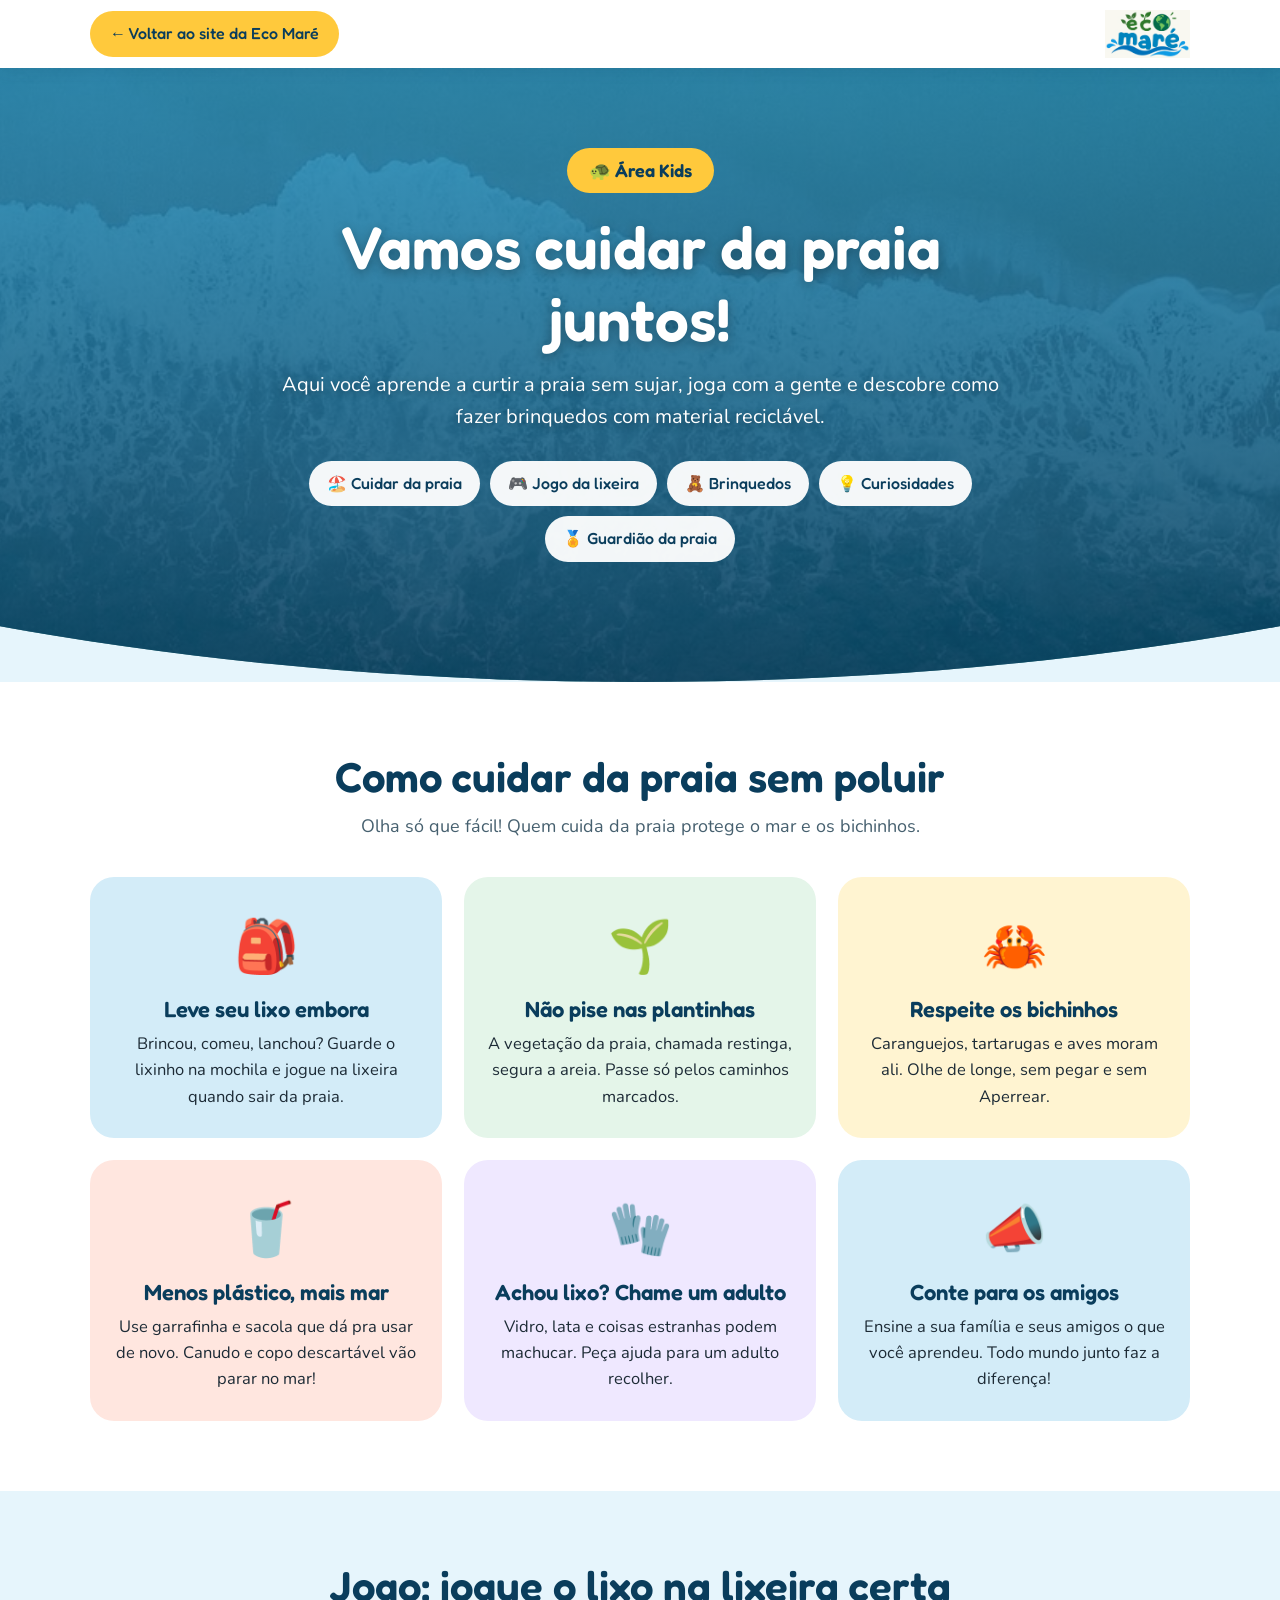
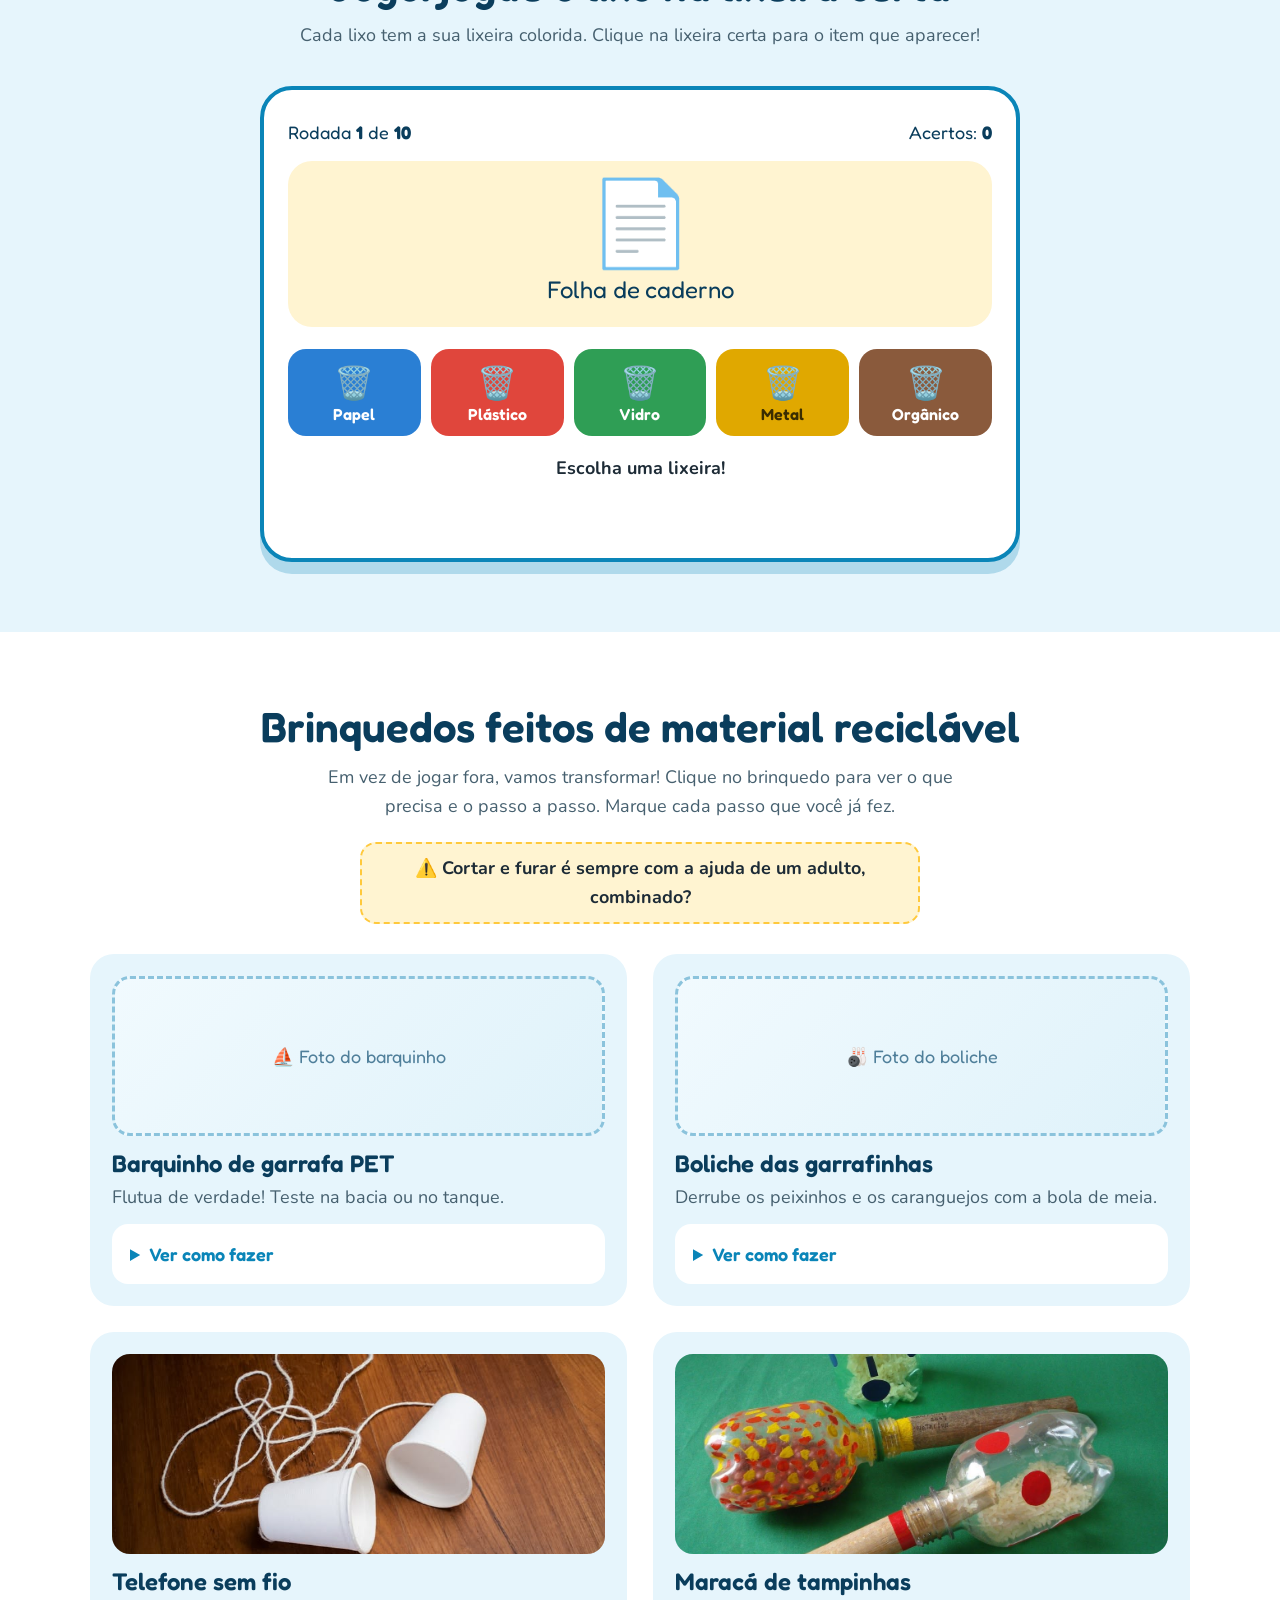
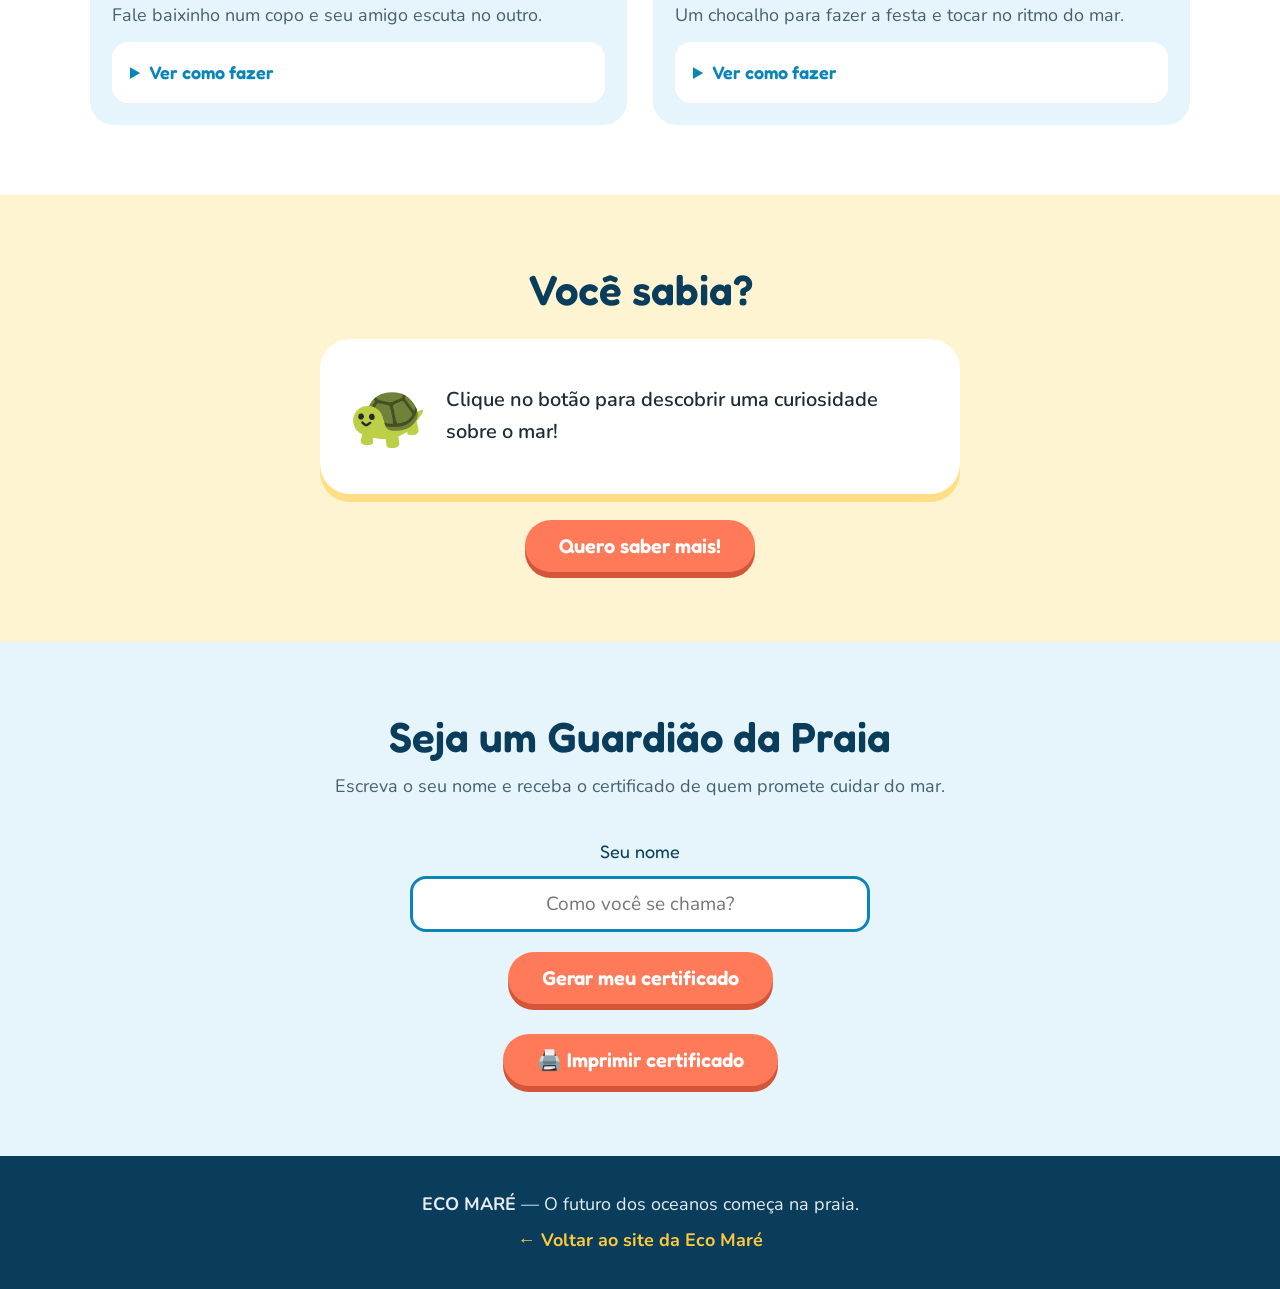
==== area-kids/index.html @ 94f8b200 "Add files via upload" ====
<!DOCTYPE html>
<html lang="pt-BR">
<head>
  <meta charset="UTF-8">
  <meta name="viewport" content="width=device-width, initial-scale=1.0">
  <title>Área Kids — Eco Maré</title>
  <meta name="description" content="Espaço das crianças da Eco Maré: aprenda a cuidar da praia, jogue e faça brinquedos com material reciclável.">
  <link rel="icon" type="image/png" href="../imagens/logo.png">

  <link rel="preconnect" href="https://fonts.googleapis.com">
  <link rel="preconnect" href="https://fonts.gstatic.com" crossorigin>
  <link href="https://fonts.googleapis.com/css2?family=Fredoka:wght@400;500;600;700&family=Nunito:wght@400;600;700&display=swap" rel="stylesheet">

  <link rel="stylesheet" href="estilo-kids.css">
</head>
<body>

  <!-- ================= CABEÇALHO ================= -->
  <header class="cabecalho-kids">
    <div class="cabecalho-kids-conteudo">
      <a class="botao-voltar" href="../index.html">← Voltar ao site da Eco Maré</a>
      <a class="logo-kids" href="../index.html" aria-label="Eco Maré, voltar ao site">
        <img src="../imagens/logo-fundo-branco.png" alt="Eco Maré">
      </a>
    </div>
  </header>

  <main>

    <!-- ================= BANNER KIDS ================= -->
    <section class="banner-kids">
      <div class="banner-kids-conteudo">
        <span class="selo">🐢 Área Kids</span>
        <h1>Vamos cuidar da praia juntos!</h1>
        <p>
          Aqui você aprende a curtir a praia sem sujar, joga com a gente e descobre
          como fazer brinquedos com material reciclável.
        </p>

        <nav class="atalhos" aria-label="Atalhos da Área Kids">
          <a href="#cuidar">🏖️ Cuidar da praia</a>
          <a href="#jogo">🎮 Jogo da lixeira</a>
          <a href="#brinquedos">🧸 Brinquedos</a>
          <a href="#curiosidades">💡 Curiosidades</a>
          <a href="#guardiao">🏅 Guardião da praia</a>
        </nav>
      </div>
    </section>


    <!-- ================= COMO CUIDAR DA PRAIA ================= -->
    <section class="secao-kids" id="cuidar">
      <div class="caixa">
        <h2>Como cuidar da praia sem poluir</h2>
        <p class="subtitulo">Olha só que fácil! Quem cuida da praia protege o mar e os bichinhos.</p>

        <div class="cartoes">
          <article class="cartao-dica cor-azul">
            <span class="emoji" aria-hidden="true">🎒</span>
            <h3>Leve seu lixo embora</h3>
            <p>Brincou, comeu, lanchou? Guarde o lixinho na mochila e jogue na lixeira quando sair da praia.</p>
          </article>

          <article class="cartao-dica cor-verde">
            <span class="emoji" aria-hidden="true">🌱</span>
            <h3>Não pise nas plantinhas</h3>
            <p>A vegetação da praia, chamada restinga, segura a areia. Passe só pelos caminhos marcados.</p>
          </article>

          <article class="cartao-dica cor-amarelo">
            <span class="emoji" aria-hidden="true">🦀</span>
            <h3>Respeite os bichinhos</h3>
            <p>Caranguejos, tartarugas e aves moram ali. Olhe de longe, sem pegar e sem Aperrear.</p>
          </article>

          <article class="cartao-dica cor-coral">
            <span class="emoji" aria-hidden="true">🥤</span>
            <h3>Menos plástico, mais mar</h3>
            <p>Use garrafinha e sacola que dá pra usar de novo. Canudo e copo descartável vão parar no mar!</p>
          </article>

          <article class="cartao-dica cor-roxo">
            <span class="emoji" aria-hidden="true">🧤</span>
            <h3>Achou lixo? Chame um adulto</h3>
            <p>Vidro, lata e coisas estranhas podem machucar. Peça ajuda para um adulto recolher.</p>
          </article>

          <article class="cartao-dica cor-azul">
            <span class="emoji" aria-hidden="true">📣</span>
            <h3>Conte para os amigos</h3>
            <p>Ensine a sua família e seus amigos o que você aprendeu. Todo mundo junto faz a diferença!</p>
          </article>
        </div>
      </div>
    </section>


    <!-- ================= JOGO ================= -->
    <section class="secao-kids secao-jogo" id="jogo">
      <div class="caixa">
        <h2>Jogo: jogue o lixo na lixeira certa</h2>
        <p class="subtitulo">Cada lixo tem a sua lixeira colorida. Clique na lixeira certa para o item que aparecer!</p>

        <div class="jogo" id="jogo-area">

          <div class="jogo-topo">
            <span>Rodada <strong id="jogoRodada">1</strong> de <strong id="jogoTotal">10</strong></span>
            <span>Acertos: <strong id="jogoPontos">0</strong></span>
          </div>

          <div class="jogo-item" id="jogoItem" aria-live="polite">
            <span class="jogo-emoji" id="jogoEmoji">🧴</span>
            <span class="jogo-nome" id="jogoNome">Garrafa PET</span>
          </div>

          <div class="lixeiras" id="lixeiras">
            <button class="lixeira lixeira-azul" data-tipo="papel"><span aria-hidden="true">🗑️</span>Papel</button>
            <button class="lixeira lixeira-vermelha" data-tipo="plastico"><span aria-hidden="true">🗑️</span>Plástico</button>
            <button class="lixeira lixeira-verde" data-tipo="vidro"><span aria-hidden="true">🗑️</span>Vidro</button>
            <button class="lixeira lixeira-amarela" data-tipo="metal"><span aria-hidden="true">🗑️</span>Metal</button>
            <button class="lixeira lixeira-marrom" data-tipo="organico"><span aria-hidden="true">🗑️</span>Orgânico</button>
          </div>

          <p class="jogo-mensagem" id="jogoMensagem" role="status">Escolha uma lixeira!</p>

          <button class="botao-kids-grande" id="jogoProximo" hidden>Próximo →</button>

          <div class="jogo-final" id="jogoFinal" hidden>
            <h3 id="jogoFinalTitulo">Fim de jogo!</h3>
            <p id="jogoFinalTexto"></p>
            <button class="botao-kids-grande" id="jogoReiniciar">Jogar de novo</button>
          </div>
        </div>
      </div>
    </section>


    <!-- ================= BRINQUEDOS RECICLÁVEIS ================= -->
    <section class="secao-kids" id="brinquedos">
      <div class="caixa">
        <h2>Brinquedos feitos de material reciclável</h2>
        <p class="subtitulo">
          Em vez de jogar fora, vamos transformar! Clique no brinquedo para ver o que precisa
          e o passo a passo. Marque cada passo que você já fez.
        </p>
        <p class="aviso-adulto">⚠️ Cortar e furar é sempre com a ajuda de um adulto, combinado?</p>

        <div class="brinquedos">

          <!-- ===== Barquinho ===== -->
          <article class="brinquedo" data-brinquedo>
            <!-- COLOQUE A FOTO DO BRINQUEDO PRONTO AQUI (troque a div por <img src="../imagens/barquinho.jpg" alt="...">) -->
            <div class="espaco-foto" role="img" aria-label="Espaço para foto do barquinho pronto">⛵ Foto do barquinho</div>
            <h3>Barquinho de garrafa PET</h3>
            <p class="brinquedo-resumo">Flutua de verdade! Teste na bacia ou no tanque.</p>

            <details>
              <summary>Ver como fazer</summary>
              <h4>Você vai precisar de:</h4>
              <ul class="materiais">
                <li>1 garrafa PET pequena, lavada e seca</li>
                <li>1 palito de sorvete</li>
                <li>1 pedaço de papel colorido</li>
                <li>Fita adesiva e massinha de modelar</li>
              </ul>
              <h4>Passo a passo:</h4>
              <ol class="passos-kids">
                <li><label><input type="checkbox"> Um adulto corta a garrafa ao meio, no sentido do comprimento. Ela vira uma canoa!</label></li>
                <li><label><input type="checkbox"> Cubra as bordas cortadas com fita adesiva para não machucar.</label></li>
                <li><label><input type="checkbox"> Recorte uma velinha de papel colorido e cole no palito de sorvete.</label></li>
                <li><label><input type="checkbox"> Prenda o palito no fundo do barquinho com a massinha.</label></li>
                <li><label><input type="checkbox"> Decore e teste na água!</label></li>
              </ol>
              <p class="progresso-passos" aria-live="polite"></p>
            </details>
          </article>

          <!-- ===== Boliche ===== -->
          <article class="brinquedo" data-brinquedo>
            <div class="espaco-foto" role="img" aria-label="Espaço para foto do boliche pronto">🎳 Foto do boliche</div>
            <h3>Boliche das garrafinhas</h3>
            <p class="brinquedo-resumo">Derrube os peixinhos e os caranguejos com a bola de meia.</p>

            <details>
              <summary>Ver como fazer</summary>
              <h4>Você vai precisar de:</h4>
              <ul class="materiais">
                <li>6 garrafinhas PET pequenas, vazias e com tampa</li>
                <li>Um pouquinho de areia ou água colorida</li>
                <li>Meias velhas para a bola</li>
                <li>Tinta, canetinha ou papel colorido</li>
              </ul>
              <h4>Passo a passo:</h4>
              <ol class="passos-kids">
                <li><label><input type="checkbox"> Lave e seque bem as garrafinhas.</label></li>
                <li><label><input type="checkbox"> Coloque um pouquinho de areia ou água em cada uma e feche bem a tampa.</label></li>
                <li><label><input type="checkbox"> Decore como peixinhos, caranguejos e polvos.</label></li>
                <li><label><input type="checkbox"> Enrole as meias velhas até formar uma bola.</label></li>
                <li><label><input type="checkbox"> Arrume as garrafinhas em triângulo e jogue a bola!</label></li>
              </ol>
              <p class="progresso-passos" aria-live="polite"></p>
            </details>
          </article>

          <!-- ===== Telefone ===== -->
          <article class="brinquedo" data-brinquedo>
            <img src="Imagens/Telefone sem fio.jpg" alt="imagem do Telefone sem fio">
            <h3>Telefone sem fio</h3>
            <p class="brinquedo-resumo">Fale baixinho num copo e seu amigo escuta no outro.</p>

            <details>
              <summary>Ver como fazer</summary>
              <h4>Você vai precisar de:</h4>
              <ul class="materiais">
                <li>2 copos de plástico descartáveis (ou potinhos de iogurte limpos)</li>
                <li>Uns 3 metros de barbante ou fio de lã</li>
                <li>2 botões grandes ou tampinhas</li>
              </ul>
              <h4>Passo a passo:</h4>
              <ol class="passos-kids">
                <li><label><input type="checkbox"> Um adulto faz um furinho no fundo de cada copo.</label></li>
                <li><label><input type="checkbox"> Passe uma ponta do barbante por dentro de cada copo.</label></li>
                <li><label><input type="checkbox"> Amarre cada ponta num botão ou tampinha, por dentro do copo, pra não escapar.</label></li>
                <li><label><input type="checkbox"> Afastem-se até o barbante ficar bem esticado.</label></li>
                <li><label><input type="checkbox"> Um fala no copo e o outro escuta no seu. Alô?</label></li>
              </ol>
              <p class="progresso-passos" aria-live="polite"></p>
            </details>
          </article>

          <!-- ===== Maracá ===== -->
          <article class="brinquedo" data-brinquedo>
            <img src="Imagens/macará.jpg" alt="">
            <h3>Maracá de tampinhas</h3>
            <p class="brinquedo-resumo">Um chocalho para fazer a festa e tocar no ritmo do mar.</p>

            <details>
              <summary>Ver como fazer</summary>
              <h4>Você vai precisar de:</h4>
              <ul class="materiais">
                <li>1 garrafinha PET pequena, lavada e seca</li>
                <li>Um punhado de arroz, feijão ou sementes</li>
                <li>Tampinhas coloridas</li>
                <li>Fita adesiva, cola e papel colorido</li>
              </ul>
              <h4>Passo a passo:</h4>
              <ol class="passos-kids">
                <li><label><input type="checkbox"> Lave e seque bem a garrafinha por dentro.</label></li>
                <li><label><input type="checkbox"> Coloque o punhado de arroz, feijão ou sementes lá dentro.</label></li>
                <li><label><input type="checkbox"> Feche bem a tampa e passe fita adesiva em volta dela.</label></li>
                <li><label><input type="checkbox"> Decore com papel colorido e cole as tampinhas.</label></li>
                <li><label><input type="checkbox"> Balance no ritmo da música!</label></li>
              </ol>
              <p class="progresso-passos" aria-live="polite"></p>
            </details>
          </article>

        </div>
      </div>
    </section>


    <!-- ================= CURIOSIDADES ================= -->
    <section class="secao-kids secao-curiosidade" id="curiosidades">
      <div class="caixa">
        <h2>Você sabia?</h2>
        <div class="balao">
          <span class="balao-emoji" aria-hidden="true">🐢</span>
          <p id="curiosidadeTexto">Clique no botão para descobrir uma curiosidade sobre o mar!</p>
        </div>
        <button class="botao-kids-grande" id="botaoCuriosidade">Quero saber mais!</button>
      </div>
    </section>


    <!-- ================= CERTIFICADO ================= -->
    <section class="secao-kids" id="guardiao">
      <div class="caixa">
        <h2>Seja um Guardião da Praia</h2>
        <p class="subtitulo">Escreva o seu nome e receba o certificado de quem promete cuidar do mar.</p>

        <form class="form-guardiao" id="formGuardiao">
          <label for="nomeGuardiao">Seu nome</label>
          <input type="text" id="nomeGuardiao" maxlength="40" placeholder="Como você se chama?" required>
          <button type="submit" class="botao-kids-grande">Gerar meu certificado</button>
        </form>

        <div class="certificado" id="certificado" hidden>
          <img src="../imagens/logo.png" alt="Logo da Eco Maré" class="certificado-logo">
          <p class="certificado-topo">Certificado de Guardião da Praia</p>
          <h3 id="certificadoNome">Nome</h3>
          <p>
            prometeu levar o lixo embora, não pisar nas plantinhas da restinga,
            respeitar os bichinhos e ensinar os amigos a cuidar da praia.
          </p>
          <p class="certificado-data" id="certificadoData"></p>
          <p class="certificado-rodape">Eco Maré — O futuro dos oceanos começa na praia.</p>
        </div>

        <button class="botao-kids-grande botao-imprimir" id="botaoImprimir" hidden>🖨️ Imprimir certificado</button>
      </div>
    </section>

  </main>

  <footer class="rodape-kids">
    <p><strong>ECO MARÉ</strong> — O futuro dos oceanos começa na praia.</p>
    <p><a href="../index.html">← Voltar ao site da Eco Maré</a></p>
  </footer>

  <script src="script-kids.js"></script>
</body>
</html>
---- area-kids/estilo-kids.css ----
:root {
  --azul-escuro: #0a3d5c;
  --azul-oceano: #0a85b8;
  --azul-ceu: #e6f5fc;
  --verde: #2f8f4e;
  --verde-claro: #e4f5e9;
  --amarelo: #ffc93c;
  --amarelo-claro: #fff4d1;
  --coral: #ff7a59;
  --coral-claro: #ffe6df;
  --roxo-claro: #efe8ff;
  --texto: #1d2b36;
  --branco: #ffffff;

  --fonte-titulo: "Fredoka", "Trebuchet MS", sans-serif;
  --fonte-texto: "Nunito", Arial, sans-serif;
  --arredondado: 24px;
}

* { box-sizing: border-box; margin: 0; padding: 0; }

html { scroll-behavior: smooth; scroll-padding-top: 80px; }

body {
  font-family: var(--fonte-texto);
  font-size: 18px;
  line-height: 1.6;
  color: var(--texto);
  background: var(--azul-ceu);
}

img { max-width: 100%; display: block; }
a { color: inherit; }

h1, h2, h3, h4 { font-family: var(--fonte-titulo); line-height: 1.2; font-weight: 600; }

a:focus-visible, button:focus-visible, input:focus-visible, summary:focus-visible {
  outline: 4px solid var(--amarelo);
  outline-offset: 3px;
}

/* -------- Cabeçalho -------- */
.cabecalho-kids {
  position: sticky; top: 0; z-index: 20;
  background: var(--branco);
  box-shadow: 0 3px 14px rgba(10, 61, 92, .12);
}
.cabecalho-kids-conteudo {
  width: min(1100px, 100% - 32px);
  margin: 0 auto;
  height: 68px;
  display: flex; align-items: center; justify-content: space-between; gap: 14px;
}
.botao-voltar {
  background: var(--amarelo);
  color: var(--azul-escuro);
  font-family: var(--fonte-titulo);
  font-weight: 500;
  font-size: 16px;
  text-decoration: none;
  padding: 10px 20px;
  border-radius: 50px;
  transition: transform .2s;
}
.botao-voltar:hover { transform: translateX(-4px); }
.logo-kids img { height: 48px; width: auto; }

/* -------- Banner -------- */
.banner-kids {
  text-align: center;
  color: var(--branco);
  padding: 80px 20px 120px;
  background:
    linear-gradient(180deg, rgba(10, 133, 184, .78), rgba(10, 61, 92, .85)),
    url("../imagens/banner.jpg") center / cover no-repeat;
  /* onda embaixo do banner */
  clip-path: ellipse(120% 100% at 50% 0%);
}
.banner-kids-conteudo { max-width: 760px; margin: 0 auto; }

.selo {
  display: inline-block;
  background: var(--amarelo);
  color: var(--azul-escuro);
  font-family: var(--fonte-titulo);
  font-weight: 600;
  padding: 8px 22px;
  border-radius: 50px;
  margin-bottom: 18px;
  animation: balancar 3s ease-in-out infinite;
}
@keyframes balancar {
  0%, 100% { transform: rotate(-3deg); }
  50% { transform: rotate(3deg); }
}

.banner-kids h1 { font-size: clamp(36px, 7vw, 60px); margin-bottom: 14px; text-shadow: 0 3px 12px rgba(0, 0, 0, .3); }
.banner-kids p { font-size: 20px; margin-bottom: 28px; text-shadow: 0 2px 8px rgba(0, 0, 0, .35); }

.atalhos { display: flex; flex-wrap: wrap; justify-content: center; gap: 10px; }
.atalhos a {
  background: rgba(255, 255, 255, .95);
  color: var(--azul-escuro);
  font-family: var(--fonte-titulo);
  font-weight: 500;
  font-size: 16px;
  text-decoration: none;
  padding: 10px 18px;
  border-radius: 50px;
  transition: transform .2s, background .2s;
}
.atalhos a:hover { transform: translateY(-3px) scale(1.04); background: var(--amarelo); }

/* -------- Seções -------- */
.secao-kids { padding: 70px 0; }
#cuidar, #brinquedos { background: var(--branco); }   /* as outras seções ficam no azul-céu do fundo */
.caixa { width: min(1100px, 100% - 32px); margin: 0 auto; }

.secao-kids h2 { font-size: clamp(30px, 5vw, 42px); color: var(--azul-escuro); text-align: center; margin-bottom: 10px; }
.subtitulo { text-align: center; max-width: 680px; margin: 0 auto 36px; color: #46606f; }

/* ---------- Cartões de dicas ---------- */
.cartoes { display: grid; grid-template-columns: repeat(3, 1fr); gap: 22px; }

.cartao-dica {
  border-radius: var(--arredondado);
  padding: 28px 24px;
  text-align: center;
  transition: transform .25s;
}
.cartao-dica:hover { transform: translateY(-6px) rotate(-1deg); }
.cartao-dica .emoji { font-size: 52px; display: block; margin-bottom: 8px; }
.cartao-dica h3 { font-size: 22px; margin-bottom: 8px; color: var(--azul-escuro); }
.cartao-dica p { font-size: 16.5px; }

.cor-azul { background: #d3ecf8; }
.cor-verde { background: var(--verde-claro); }
.cor-amarelo { background: var(--amarelo-claro); }
.cor-coral { background: var(--coral-claro); }
.cor-roxo { background: var(--roxo-claro); }

/* -------- Botões grandes -------- */
.botao-kids-grande {
  font-family: var(--fonte-titulo);
  font-weight: 600;
  font-size: 20px;
  background: var(--coral);
  color: var(--branco);
  border: none;
  padding: 14px 34px;
  border-radius: 50px;
  cursor: pointer;
  box-shadow: 0 6px 0 #d4553a;
  transition: transform .15s, box-shadow .15s;
}
.botao-kids-grande:hover { transform: translateY(-2px); }
.botao-kids-grande:active { transform: translateY(4px); box-shadow: 0 2px 0 #d4553a; }

/* -------- Jogo -------- */
.jogo {
  max-width: 760px;
  margin: 0 auto;
  background: var(--branco);
  border: 4px solid var(--azul-oceano);
  border-radius: 32px;
  padding: 28px 24px 34px;
  text-align: center;
  box-shadow: 0 12px 0 rgba(10, 133, 184, .25);
}

.jogo-topo { display: flex; justify-content: space-between; font-family: var(--fonte-titulo); font-size: 18px; color: var(--azul-escuro); margin-bottom: 14px; }

.jogo-item {
  display: flex; flex-direction: column; align-items: center;
  background: var(--amarelo-claro);
  border-radius: 24px;
  padding: 18px;
  margin-bottom: 22px;
}
.jogo-emoji { font-size: 84px; line-height: 1.1; }
.jogo-nome { font-family: var(--fonte-titulo); font-size: 24px; color: var(--azul-escuro); }

.lixeiras { display: grid; grid-template-columns: repeat(5, 1fr); gap: 10px; margin-bottom: 18px; }
.lixeira {
  font-family: var(--fonte-titulo);
  font-weight: 600;
  font-size: 16px;
  color: var(--branco);
  border: none;
  border-radius: 18px;
  padding: 14px 4px 12px;
  cursor: pointer;
  display: flex; flex-direction: column; align-items: center; gap: 2px;
  transition: transform .15s, opacity .2s;
}
.lixeira span { font-size: 32px; }
.lixeira:hover:not(:disabled) { transform: translateY(-5px) scale(1.05); }
.lixeira:disabled { cursor: default; opacity: .55; }
.lixeira.certa { opacity: 1; outline: 5px solid var(--amarelo); animation: pular .5s; }
@keyframes pular { 0%, 100% { transform: translateY(0); } 40% { transform: translateY(-14px); } }

.lixeira-azul { background: #2a7fd4; }
.lixeira-vermelha { background: #e0463c; }
.lixeira-verde { background: #2f9e55; }
.lixeira-amarela { background: #e0a800; color: #3a2d00; }
.lixeira-marrom { background: #8a5a3c; }

.jogo-mensagem { min-height: 56px; font-size: 18px; font-weight: 700; margin-bottom: 14px; }
.jogo-mensagem.acertou { color: #1f8a3a; }
.jogo-mensagem.errou { color: #c0392b; }

.jogo-final { margin-top: 10px; }
.jogo-final[hidden], #jogoProximo[hidden] { display: none; }
.jogo-final h3 { font-size: 30px; color: var(--azul-escuro); margin-bottom: 8px; }
.jogo-final p { margin-bottom: 18px; }

/* -------- Brinquedos -------- */
.aviso-adulto {
  max-width: 560px; margin: -14px auto 30px;
  background: var(--amarelo-claro);
  border: 2px dashed var(--amarelo);
  border-radius: 16px;
  padding: 10px 18px;
  text-align: center;
  font-weight: 700;
}

.brinquedos { display: grid; grid-template-columns: repeat(2, 1fr); gap: 26px; align-items: start; }

.brinquedo {
  background: var(--azul-ceu);
  border-radius: var(--arredondado);
  padding: 22px;
}
.brinquedo h3 { font-size: 24px; color: var(--azul-escuro); margin: 14px 0 4px; }
.brinquedo-resumo { margin-bottom: 12px; color: #46606f; }

.espaco-foto {
  display: flex; align-items: center; justify-content: center;
  min-height: 160px;
  border: 3px dashed #8bc3dc;
  border-radius: 18px;
  background: linear-gradient(135deg, #f1fafe, #dff2fa);
  color: #4f7f9a;
  font-family: var(--fonte-titulo);
  font-size: 18px;
  text-align: center;
  padding: 14px;
}
.brinquedo img { border-radius: 18px; width: 100%; height: 200px; object-fit: cover; }

.brinquedo details { background: var(--branco); border-radius: 16px; padding: 4px 18px; }
.brinquedo summary {
  cursor: pointer;
  font-family: var(--fonte-titulo);
  font-weight: 600;
  font-size: 18px;
  color: var(--azul-oceano);
  padding: 12px 0;
}
.brinquedo details[open] summary { border-bottom: 2px solid var(--azul-ceu); margin-bottom: 10px; }
.brinquedo h4 { font-size: 18px; color: var(--coral); margin: 12px 0 6px; }

.materiais { padding-left: 1.3em; }
.materiais li { margin-bottom: 4px; }

.passos-kids { list-style: none; padding: 0; counter-reset: passo; }
.passos-kids li { counter-increment: passo; margin-bottom: 8px; }
.passos-kids label {
  display: flex; gap: 10px; align-items: flex-start;
  background: var(--azul-ceu);
  border-radius: 14px;
  padding: 10px 12px;
  cursor: pointer;
  transition: background .2s;
}
.passos-kids label::before {
  content: counter(passo);
  flex-shrink: 0;
  width: 26px; height: 26px;
  border-radius: 50%;
  background: var(--azul-oceano);
  color: var(--branco);
  font-family: var(--fonte-titulo);
  font-size: 15px;
  display: flex; align-items: center; justify-content: center;
}
.passos-kids input { width: 22px; height: 22px; flex-shrink: 0; margin-top: 2px; accent-color: var(--verde); order: 2; margin-left: auto; }
.passos-kids label:has(input:checked) { background: var(--verde-claro); text-decoration: line-through; color: #4d6b57; }

.progresso-passos { font-family: var(--fonte-titulo); font-size: 17px; color: var(--verde); padding: 8px 0 12px; min-height: 36px; }

/* -------- Curiosidades -------- */
.secao-curiosidade { text-align: center; background: var(--amarelo-claro) !important; }
.balao {
  max-width: 640px;
  margin: 24px auto 26px;
  background: var(--branco);
  border-radius: 30px;
  padding: 26px 28px;
  display: flex; align-items: center; gap: 18px; text-align: left;
  box-shadow: 0 8px 0 rgba(255, 201, 60, .5);
}
.balao-emoji { font-size: 64px; flex-shrink: 0; }
.balao p { font-size: 20px; font-weight: 600; }

/* -------- Certificado -------- */
.form-guardiao {
  max-width: 460px; margin: 0 auto 30px;
  display: flex; flex-direction: column; gap: 10px; align-items: center;
}
.form-guardiao label { font-family: var(--fonte-titulo); font-size: 18px; color: var(--azul-escuro); }
.form-guardiao input {
  width: 100%;
  font-family: var(--fonte-texto);
  font-size: 19px;
  text-align: center;
  padding: 12px 16px;
  border: 3px solid var(--azul-oceano);
  border-radius: 16px;
  margin-bottom: 10px;
}

.certificado {
  max-width: 640px; margin: 0 auto 24px;
  background: var(--branco);
  border: 8px double var(--amarelo);
  border-radius: 20px;
  padding: 34px 30px;
  text-align: center;
  box-shadow: 0 10px 30px rgba(10, 61, 92, .15);
  animation: surgir .6s ease;
}
.certificado[hidden], .botao-imprimir[hidden] { display: none; }
@keyframes surgir { from { opacity: 0; transform: scale(.9) rotate(-2deg); } to { opacity: 1; transform: none; } }

.certificado-logo { width: 170px; margin: 0 auto 10px; }
.certificado-topo { font-family: var(--fonte-titulo); font-size: 22px; color: var(--azul-oceano); letter-spacing: 1px; text-transform: uppercase; }
.certificado h3 { font-size: clamp(32px, 6vw, 46px); color: var(--coral); margin: 10px 0 12px; word-break: break-word; }
.certificado-data { margin-top: 14px; font-weight: 700; color: #46606f; }
.certificado-rodape { margin-top: 16px; font-size: 14px; color: var(--verde); font-weight: 700; }

.secao-kids .botao-imprimir { display: block; margin: 0 auto; }

/* -------- Rodapé -------- */
.rodape-kids { background: var(--azul-escuro); color: rgba(255, 255, 255, .9); text-align: center; padding: 34px 16px; }
.rodape-kids p + p { margin-top: 8px; }
.rodape-kids a { color: var(--amarelo); font-weight: 700; text-decoration: none; }
.rodape-kids a:hover { text-decoration: underline; }


/* -------- Impressão certificado -------- */
@media print {
  body { background: var(--branco); }
  .cabecalho-kids, .banner-kids, .rodape-kids, .botao-imprimir,
  .secao-kids:not(#guardiao), #guardiao h2, #guardiao .subtitulo, .form-guardiao { display: none !important; }
  .secao-kids { padding: 0; }
  .certificado { box-shadow: none; margin-top: 40px; animation: none; }
}

@media (prefers-reduced-motion: reduce) {
  html { scroll-behavior: auto; }
  *, *::before, *::after { animation: none !important; transition: none !important; }
}
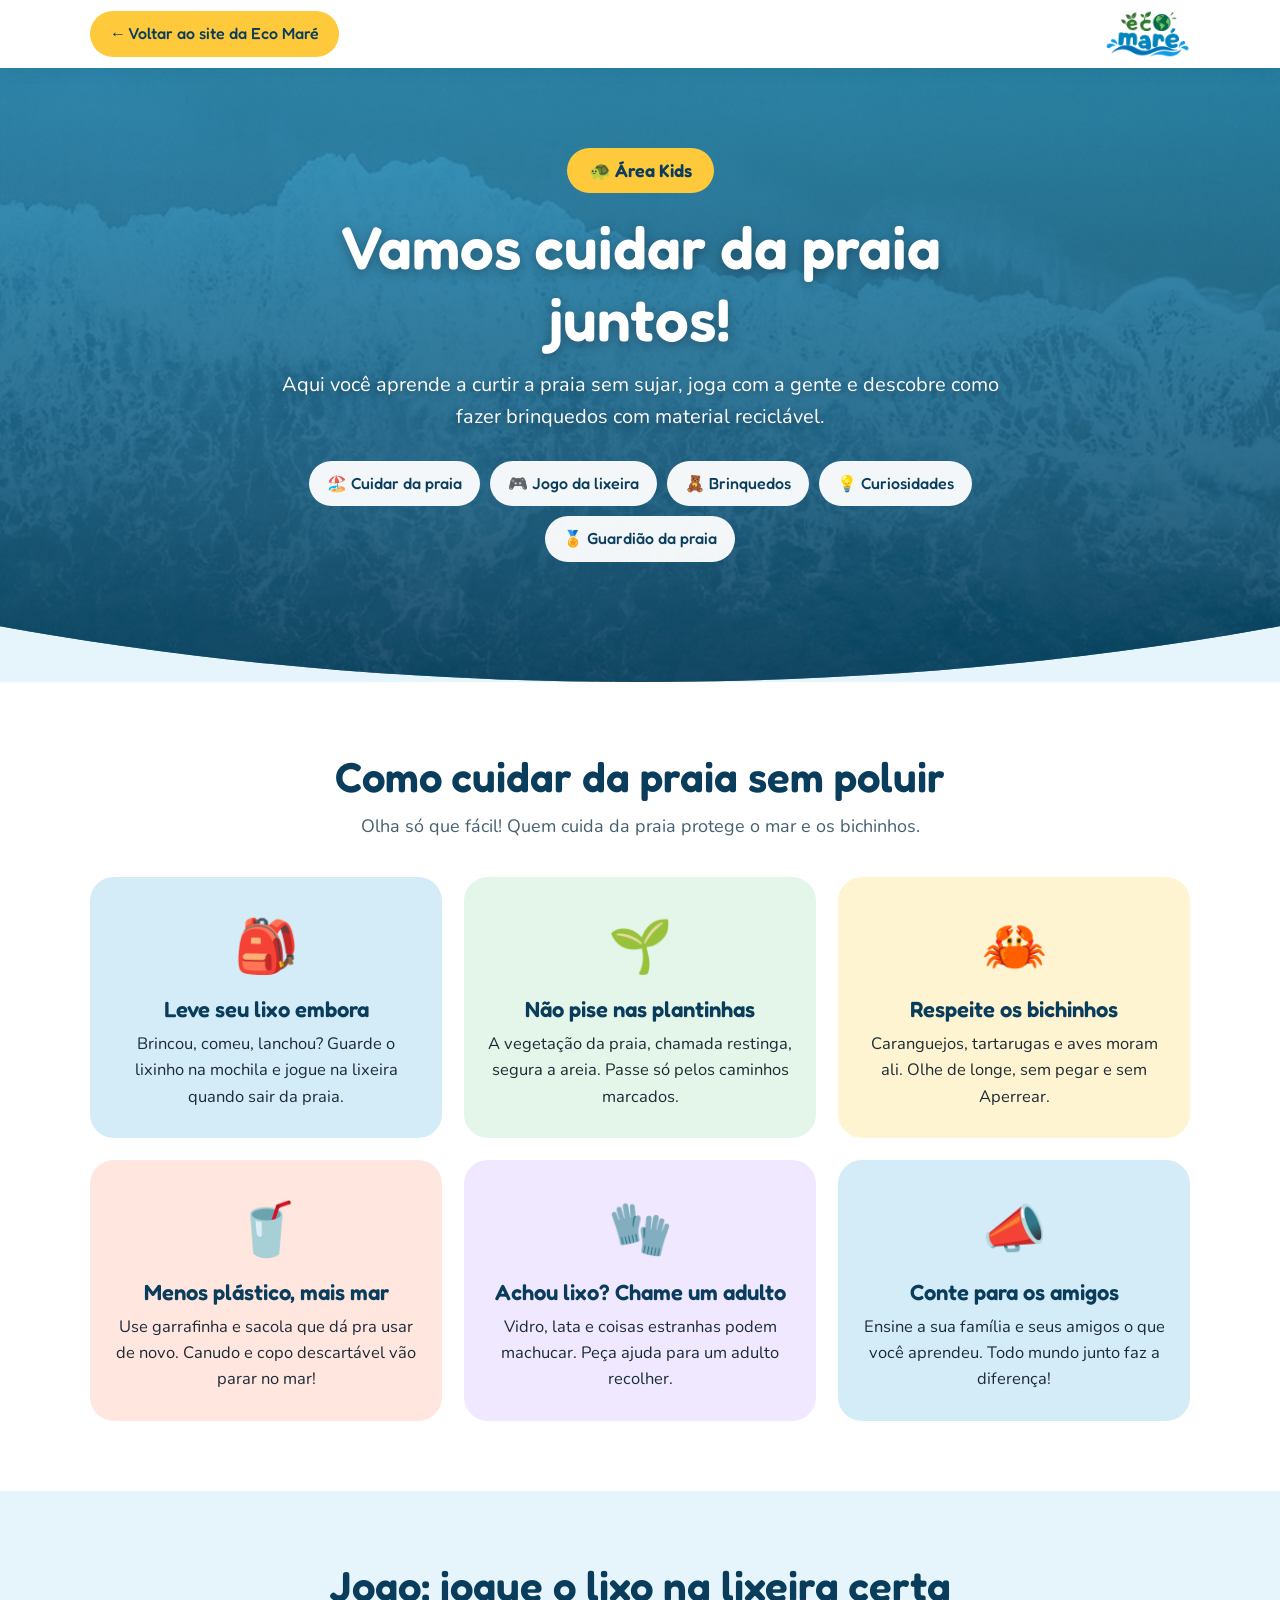
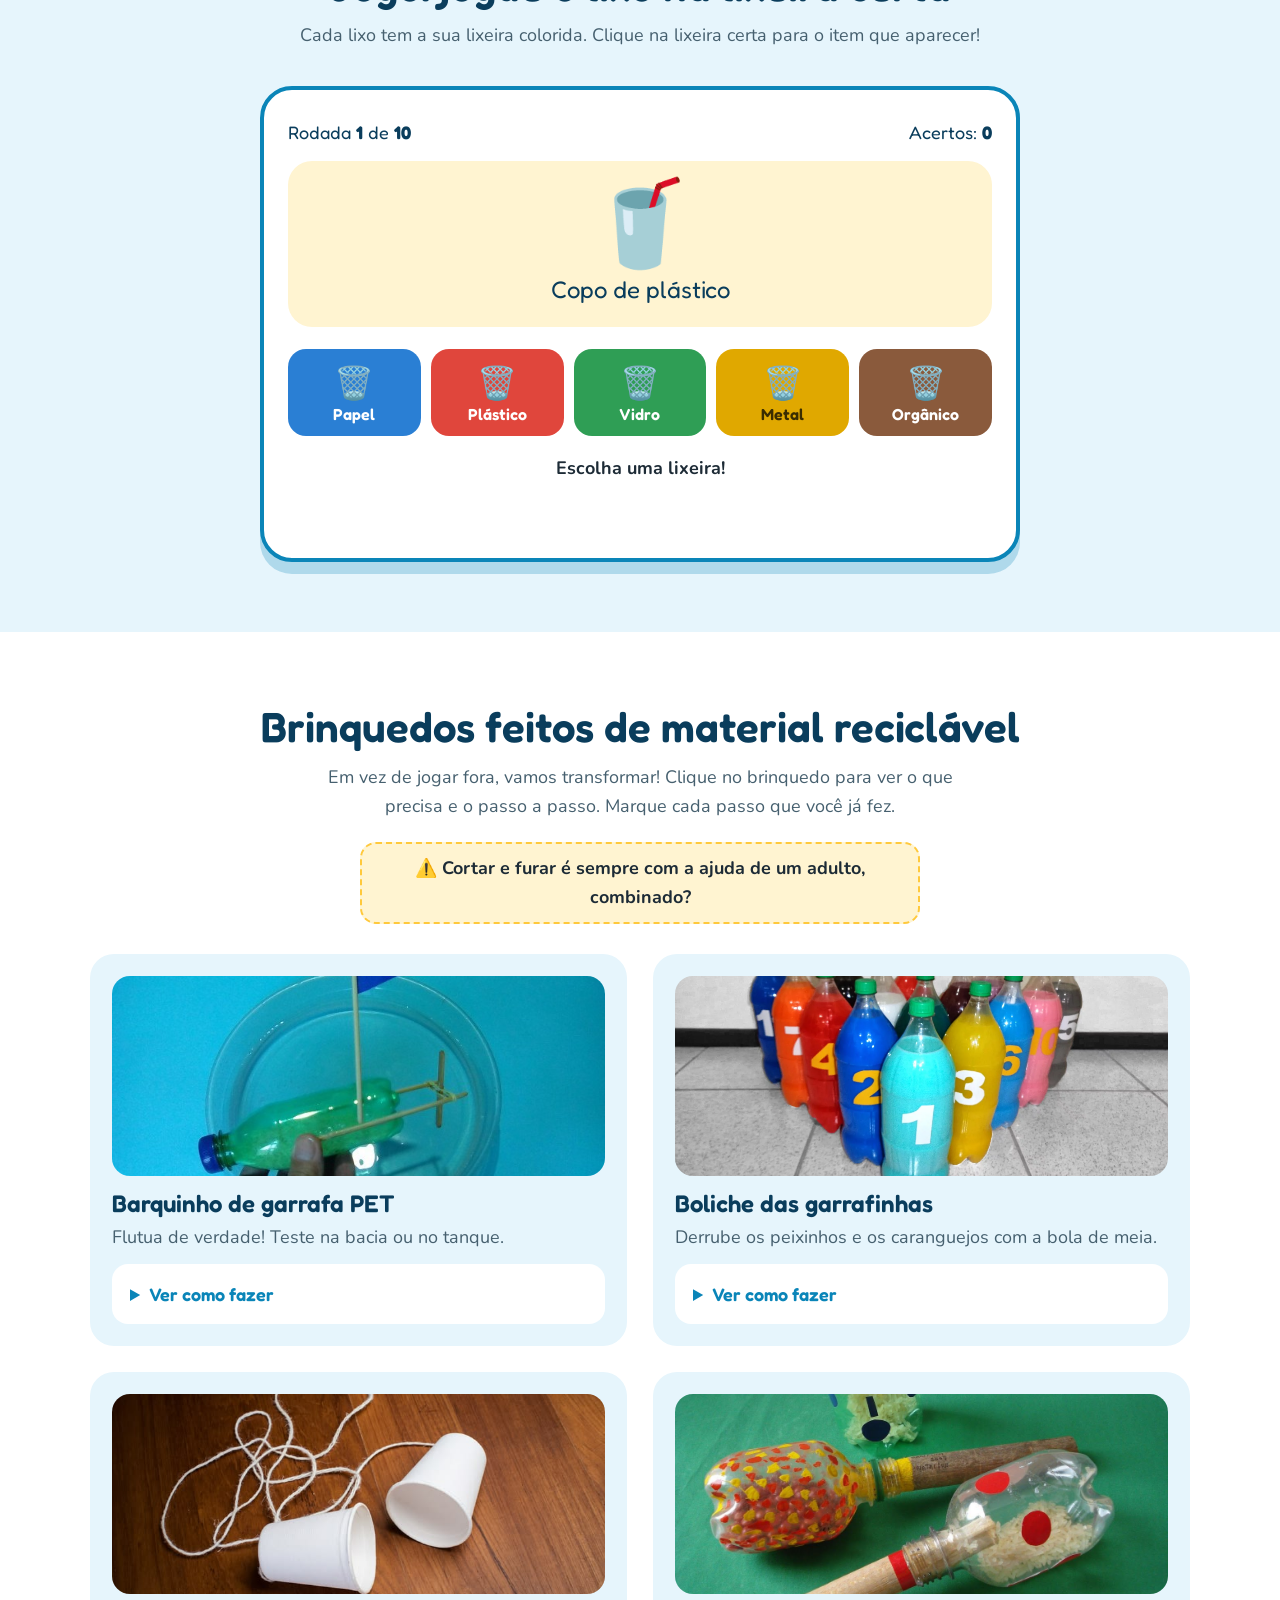
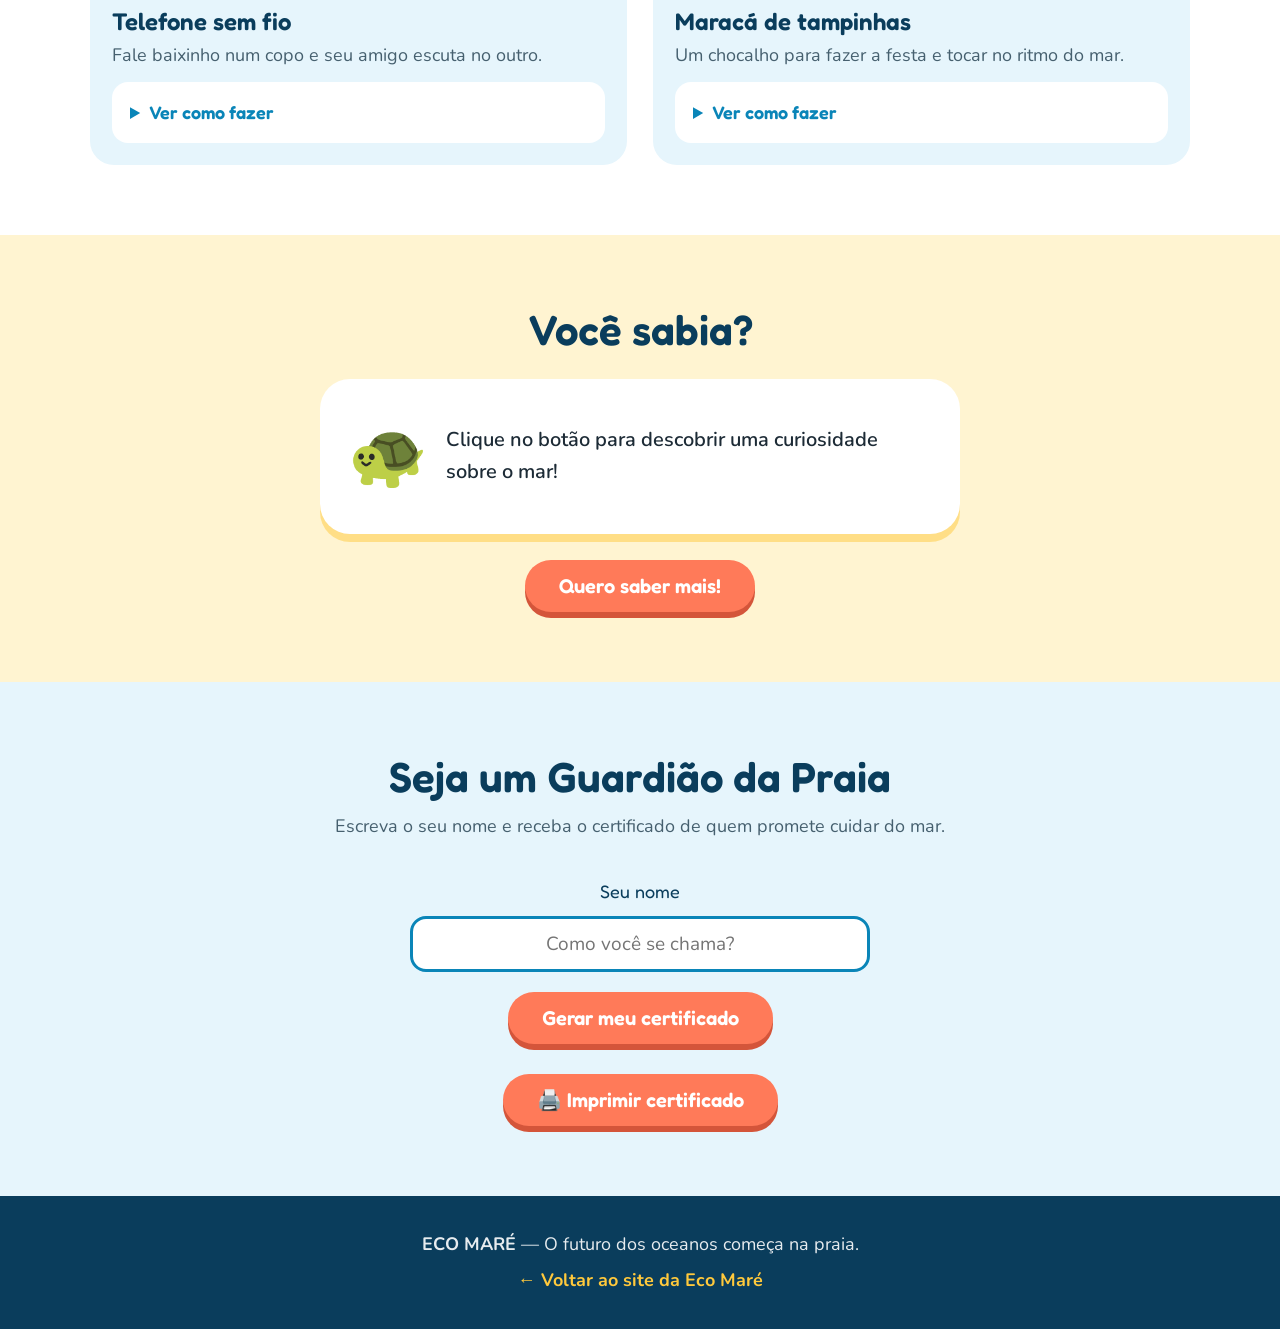
==== commit 01e70a36: "Add files via upload" ====
--- a/area-kids/index.html
+++ b/area-kids/index.html
@@ -6,28 +6,26 @@
   <title>Área Kids — Eco Maré</title>
   <meta name="description" content="Espaço das crianças da Eco Maré: aprenda a cuidar da praia, jogue e faça brinquedos com material reciclável.">
   <link rel="icon" type="image/png" href="../imagens/logo.png">
-
   <link rel="preconnect" href="https://fonts.googleapis.com">
   <link rel="preconnect" href="https://fonts.gstatic.com" crossorigin>
   <link href="https://fonts.googleapis.com/css2?family=Fredoka:wght@400;500;600;700&family=Nunito:wght@400;600;700&display=swap" rel="stylesheet">
-
   <link rel="stylesheet" href="estilo-kids.css">
 </head>
 <body>
 
-  <!-- ================= CABEÇALHO ================= -->
+  <!-- ========= CABEÇALHO =========== -->
   <header class="cabecalho-kids">
     <div class="cabecalho-kids-conteudo">
       <a class="botao-voltar" href="../index.html">← Voltar ao site da Eco Maré</a>
       <a class="logo-kids" href="../index.html" aria-label="Eco Maré, voltar ao site">
-        <img src="../imagens/logo-fundo-branco.png" alt="Eco Maré">
+        <img src="../imagens/logo.png" alt="Eco Maré">
       </a>
     </div>
   </header>
 
   <main>
 
-    <!-- ================= BANNER KIDS ================= -->
+    <!-- ========= BANNER KIDS ========== -->
     <section class="banner-kids">
       <div class="banner-kids-conteudo">
         <span class="selo">🐢 Área Kids</span>
@@ -48,7 +46,7 @@
     </section>
 
 
-    <!-- ================= COMO CUIDAR DA PRAIA ================= -->
+    <!-- ======= COMO CUIDAR DA PRAIA ========== -->
     <section class="secao-kids" id="cuidar">
       <div class="caixa">
         <h2>Como cuidar da praia sem poluir</h2>
@@ -95,7 +93,7 @@
     </section>
 
 
-    <!-- ================= JOGO ================= -->
+    <!-- ========= JOGO ========= -->
     <section class="secao-kids secao-jogo" id="jogo">
       <div class="caixa">
         <h2>Jogo: jogue o lixo na lixeira certa</h2>
@@ -135,7 +133,7 @@
     </section>
 
 
-    <!-- ================= BRINQUEDOS RECICLÁVEIS ================= -->
+    <!-- =========== BRINQUEDOS RECICLÁVEIS ========== -->
     <section class="secao-kids" id="brinquedos">
       <div class="caixa">
         <h2>Brinquedos feitos de material reciclável</h2>
@@ -149,8 +147,7 @@
 
           <!-- ===== Barquinho ===== -->
           <article class="brinquedo" data-brinquedo>
-            <!-- COLOQUE A FOTO DO BRINQUEDO PRONTO AQUI (troque a div por <img src="../imagens/barquinho.jpg" alt="...">) -->
-            <div class="espaco-foto" role="img" aria-label="Espaço para foto do barquinho pronto">⛵ Foto do barquinho</div>
+            <img src="Imagens/Barquinho de garrafa PET.jpg" alt="Imagem de um barquinho de garrafa PET">
             <h3>Barquinho de garrafa PET</h3>
             <p class="brinquedo-resumo">Flutua de verdade! Teste na bacia ou no tanque.</p>
 
@@ -177,7 +174,7 @@
 
           <!-- ===== Boliche ===== -->
           <article class="brinquedo" data-brinquedo>
-            <div class="espaco-foto" role="img" aria-label="Espaço para foto do boliche pronto">🎳 Foto do boliche</div>
+            <img src="Imagens/Boliche das garrafinhas.webp" alt="imagem do brinquedo Boliche das garrafinhas">
             <h3>Boliche das garrafinhas</h3>
             <p class="brinquedo-resumo">Derrube os peixinhos e os caranguejos com a bola de meia.</p>
 
@@ -260,7 +257,7 @@
     </section>
 
 
-    <!-- ================= CURIOSIDADES ================= -->
+    <!-- ========== CURIOSIDADES =========== -->
     <section class="secao-kids secao-curiosidade" id="curiosidades">
       <div class="caixa">
         <h2>Você sabia?</h2>
@@ -273,7 +270,7 @@
     </section>
 
 
-    <!-- ================= CERTIFICADO ================= -->
+    <!-- ========== CERTIFICADO ========= -->
     <section class="secao-kids" id="guardiao">
       <div class="caixa">
         <h2>Seja um Guardião da Praia</h2>
--- a/area-kids/estilo-kids.css
+++ b/area-kids/estilo-kids.css
@@ -120,7 +120,7 @@
 .secao-kids h2 { font-size: clamp(30px, 5vw, 42px); color: var(--azul-escuro); text-align: center; margin-bottom: 10px; }
 .subtitulo { text-align: center; max-width: 680px; margin: 0 auto 36px; color: #46606f; }
 
-/* ---------- Cartões de dicas ---------- */
+/* --------- Cartões de dicas --------- */
 .cartoes { display: grid; grid-template-columns: repeat(3, 1fr); gap: 22px; }
 
 .cartao-dica {
@@ -140,7 +140,7 @@
 .cor-coral { background: var(--coral-claro); }
 .cor-roxo { background: var(--roxo-claro); }
 
-/* -------- Botões grandes -------- */
+/* ------- Botões grandes ------- */
 .botao-kids-grande {
   font-family: var(--fonte-titulo);
   font-weight: 600;
@@ -157,7 +157,7 @@
 .botao-kids-grande:hover { transform: translateY(-2px); }
 .botao-kids-grande:active { transform: translateY(4px); box-shadow: 0 2px 0 #d4553a; }
 
-/* -------- Jogo -------- */
+/* ------- Jogo ------- */
 .jogo {
   max-width: 760px;
   margin: 0 auto;
@@ -215,7 +215,7 @@
 .jogo-final h3 { font-size: 30px; color: var(--azul-escuro); margin-bottom: 8px; }
 .jogo-final p { margin-bottom: 18px; }
 
-/* -------- Brinquedos -------- */
+/* ------ Brinquedos ------ */
 .aviso-adulto {
   max-width: 560px; margin: -14px auto 30px;
   background: var(--amarelo-claro);
@@ -291,7 +291,7 @@
 
 .progresso-passos { font-family: var(--fonte-titulo); font-size: 17px; color: var(--verde); padding: 8px 0 12px; min-height: 36px; }
 
-/* -------- Curiosidades -------- */
+/* ------ Curiosidades ------ */
 .secao-curiosidade { text-align: center; background: var(--amarelo-claro) !important; }
 .balao {
   max-width: 640px;
@@ -305,7 +305,7 @@
 .balao-emoji { font-size: 64px; flex-shrink: 0; }
 .balao p { font-size: 20px; font-weight: 600; }
 
-/* -------- Certificado -------- */
+/* ------- Certificado ------- */
 .form-guardiao {
   max-width: 460px; margin: 0 auto 30px;
   display: flex; flex-direction: column; gap: 10px; align-items: center;
@@ -343,14 +343,14 @@
 
 .secao-kids .botao-imprimir { display: block; margin: 0 auto; }
 
-/* -------- Rodapé -------- */
+/* ------ Rodapé ------ */
 .rodape-kids { background: var(--azul-escuro); color: rgba(255, 255, 255, .9); text-align: center; padding: 34px 16px; }
 .rodape-kids p + p { margin-top: 8px; }
 .rodape-kids a { color: var(--amarelo); font-weight: 700; text-decoration: none; }
 .rodape-kids a:hover { text-decoration: underline; }
 
 
-/* -------- Impressão certificado -------- */
+/* ------ Impressão certificado ------ */
 @media print {
   body { background: var(--branco); }
   .cabecalho-kids, .banner-kids, .rodape-kids, .botao-imprimir,
